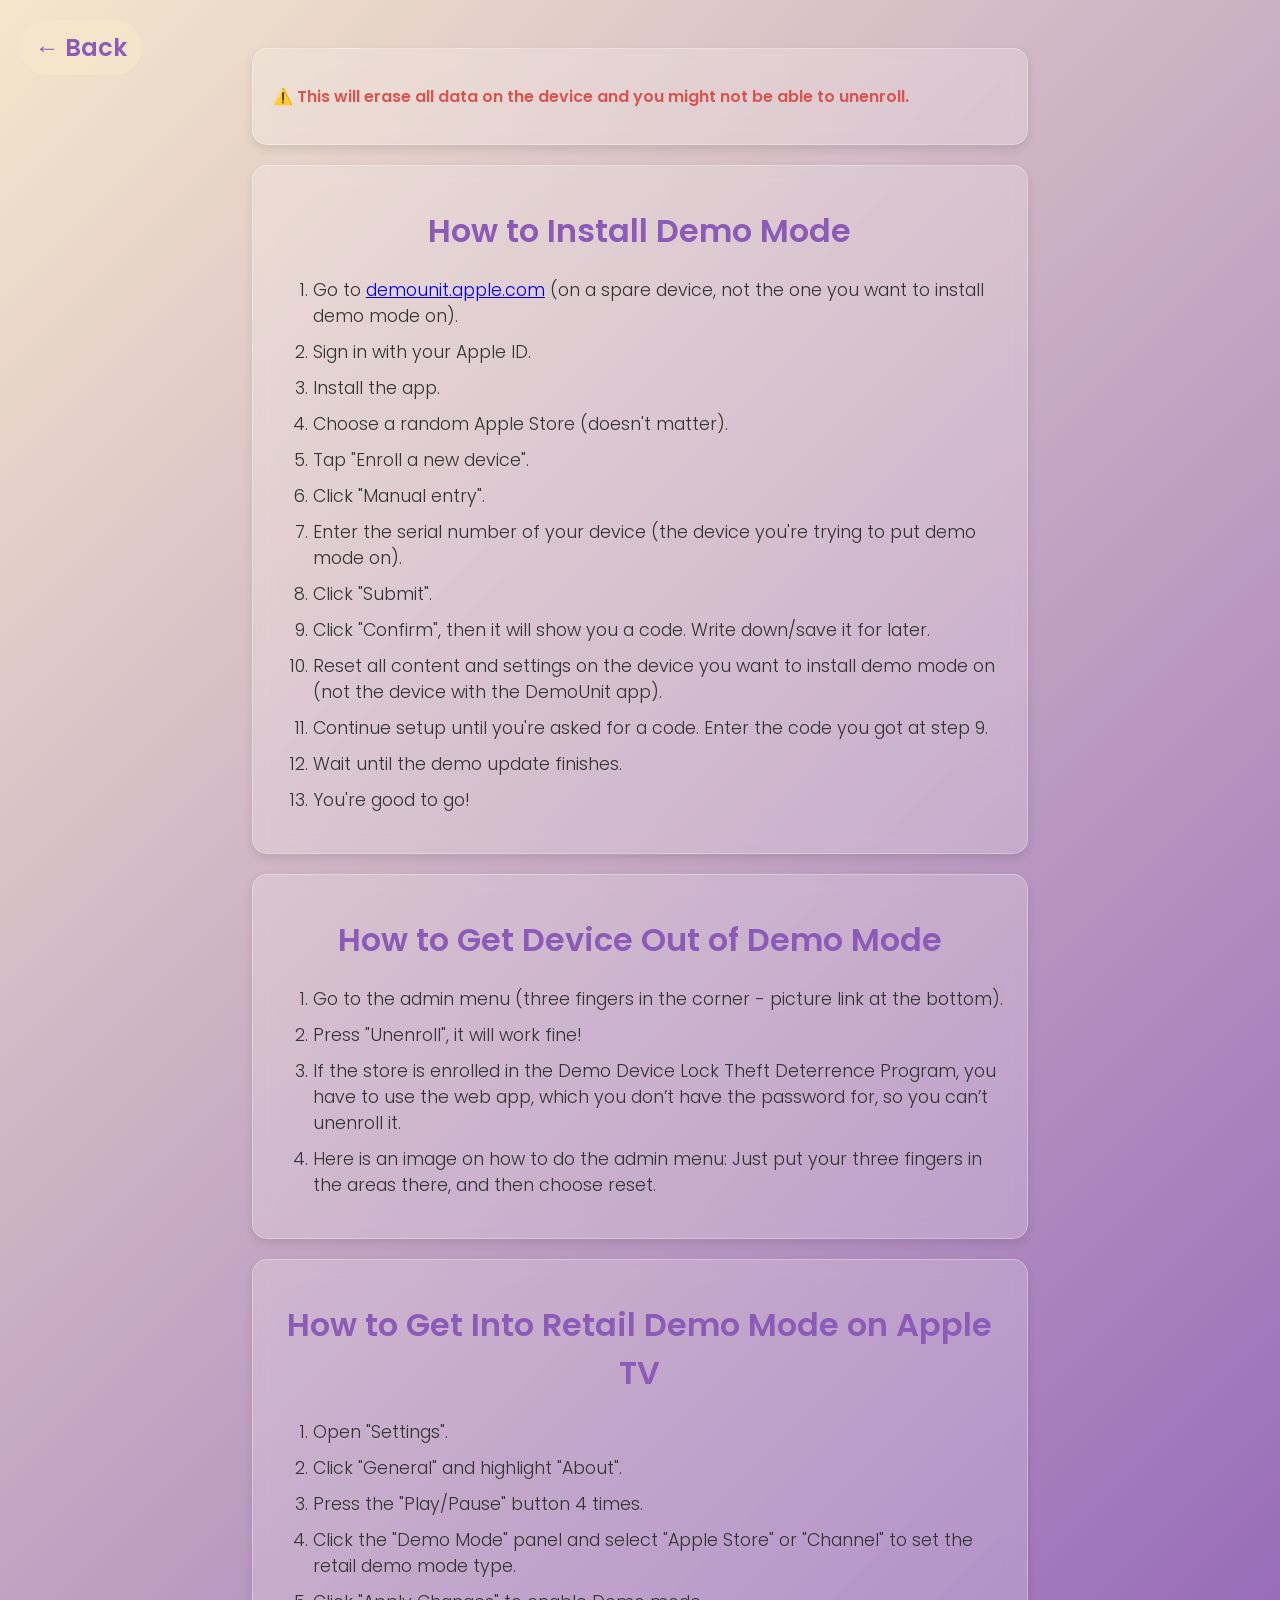
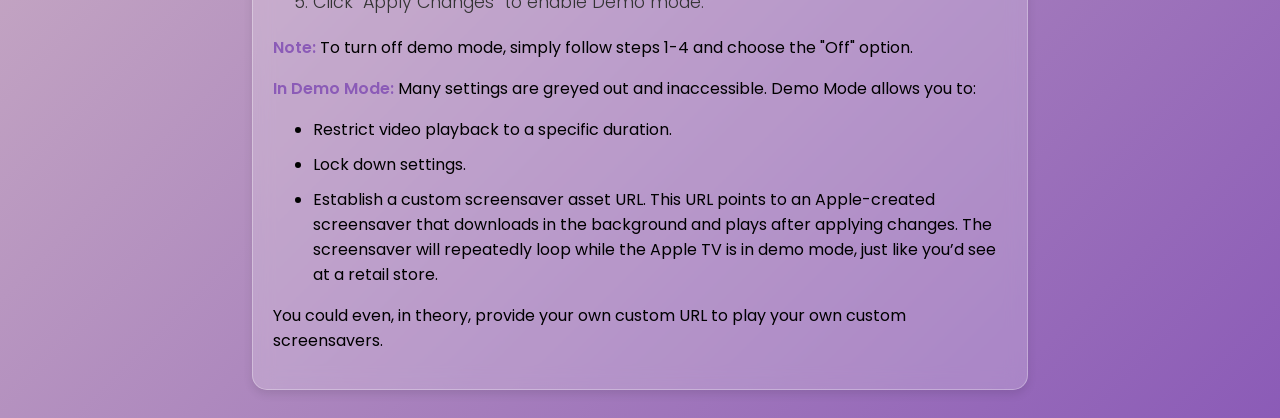
==== DemoLoopTut.html @ 956f05f5 "Add files via upload" ====
<!DOCTYPE html>
<html lang="en">
<head>
    <meta charset="UTF-8">
    <meta name="viewport" content="width=device-width, initial-scale=1.0">
    <title>Demo Loop Tutorial</title>
    <link href="https://fonts.googleapis.com/css2?family=Poppins:wght@300;400;600&display=swap" rel="stylesheet">
    <link rel="icon" href="apple_white.ico" type="image/x-icon">
    <style>
        body {
            font-family: 'Poppins', sans-serif;
            background: linear-gradient(135deg, #f5e6cc, #8b5bb7);
            min-height: 100vh;
            display: flex;
            justify-content: flex-start;
            align-items: center;
            flex-direction: column;
            padding: 20px;
            box-sizing: border-box;
            overflow-y: auto;
        }
        .content-box {
            background: rgba(255, 255, 255, 0.2);
            padding: 20px;
            border-radius: 15px;
            box-shadow: 0 4px 10px rgba(0, 0, 0, 0.1);
            margin-top: 20px;
            backdrop-filter: blur(10px);
            border: 1px solid rgba(255, 255, 255, 0.3);
            width: 60%;
            opacity: 0;
            transform: translateY(20px);
            animation: fadeInUp 1.5s ease forwards;
        }
        @keyframes fadeInUp {
            0% { opacity: 0; transform: translateY(20px); }
            100% { opacity: 1; transform: translateY(0); }
        }
        h1 {
            text-align: center;
            color: #8b5bb7;
            font-weight: 600;
        }
        ol {
            margin: 20px 0;
            color: #333;
            font-size: 1.1rem;
            font-weight: 300;
        }
        li {
            margin-bottom: 10px;
        }
        strong {
            font-weight: 600;
            color: #8b5bb7;
        }
        
        .warning {
            color: #d9534f;
            font-weight: 600;
            margin: 15px 0;
        }

        .back-arrow {
            position: absolute;
            top: 20px;
            left: 20px;
            font-size: 24px;
            color: #8b5bb7;
            text-decoration: none;
            font-weight: 600;
            background-color: rgba(245, 230, 204, 0.8);
            padding: 10px 15px;
            border-radius: 50px;
            transition: background-color 0.3s ease, color 0.3s ease;
        }
        .back-arrow:hover {
            background-color: #8b5bb7;
            color: #f5e6cc;
        }
@media screen and (max-width: 480px) {
    body {
        width: 100vw;
        overflow-x: hidden;
    }

    .body {
        padding: 10px;
    }

    .content-box {
        width: 90%;
        padding: 15px;
        margin-top: 10px;
    }

    .guide-list {
        font-size: 0.95rem;
    }

    .back-arrow {
        font-size: 18px;
        padding: 6px 10px;
        top: unset;
        left: unset;
        position: relative;
        margin-bottom: 10px;
    }

    .warning {
        margin-top: 0;
    }

    h1 {
        font-size: 1.3rem;
    }
}
    </style>
</head>
<body>
    <a href="index.html" class="back-arrow">&larr; Back</a>
    
    <div class="content-box">
        <p class="warning">⚠️ This will erase all data on the device and you might not be able to unenroll.</p>
    </div>
    
    <div class="content-box">
        <h1>How to Install Demo Mode</h1>
        <ol>
            <li>Go to <a href="https://demounit.apple.com" class="link" target="_blank">demounit.apple.com</a> (on a spare device, not the one you want to install demo mode on).</li>
            <li>Sign in with your Apple ID.</li>
            <li>Install the app.</li>
            <li>Choose a random Apple Store (doesn't matter).</li>
            <li>Tap "Enroll a new device".</li>
            <li>Click "Manual entry".</li>
            <li>Enter the serial number of your device (the device you're trying to put demo mode on).</li>
            <li>Click "Submit".</li>
            <li>Click "Confirm", then it will show you a code. Write down/save it for later.</li>
            <li>Reset all content and settings on the device you want to install demo mode on (not the device with the DemoUnit app).</li>
            <li>Continue setup until you're asked for a code. Enter the code you got at step 9.</li>
            <li>Wait until the demo update finishes.</li>
            <li>You're good to go!</li>
        </ol>
    </div>

    <div class="content-box">
        <h1>How to Get Device Out of Demo Mode</h1>
        <ol>
            <li>Go to the admin menu (three fingers in the corner - picture link at the bottom).</li>
            <li>Press "Unenroll", it will work fine!</li>
            <li>If the store is enrolled in the Demo Device Lock Theft Deterrence Program, you have to use the web app, which you don’t have the password for, so you can’t unenroll it.</li>
            <li>Here is an image on how to do the admin menu: Just put your three fingers in the areas there, and then choose reset.</li>
        </ol>
    </div>

    <div class="content-box">
        <h1>How to Get Into Retail Demo Mode on Apple TV</h1>
        <ol>
            <li>Open "Settings".</li>
            <li>Click "General" and highlight "About".</li>
            <li>Press the "Play/Pause" button 4 times.</li>
            <li>Click the "Demo Mode" panel and select "Apple Store" or "Channel" to set the retail demo mode type.</li>
            <li>Click "Apply Changes" to enable Demo mode.</li>
        </ol>
        <p><strong>Note:</strong> To turn off demo mode, simply follow steps 1-4 and choose the "Off" option.</p>
        <p><strong>In Demo Mode:</strong> Many settings are greyed out and inaccessible. Demo Mode allows you to:</p>
        <ul>
            <li>Restrict video playback to a specific duration.</li>
            <li>Lock down settings.</li>
            <li>Establish a custom screensaver asset URL. This URL points to an Apple-created screensaver that downloads in the background and plays after applying changes. The screensaver will repeatedly loop while the Apple TV is in demo mode, just like you’d see at a retail store.</li>
        </ul>
        <p>You could even, in theory, provide your own custom URL to play your own custom screensavers.</p>
    </div>
</body>
</html>
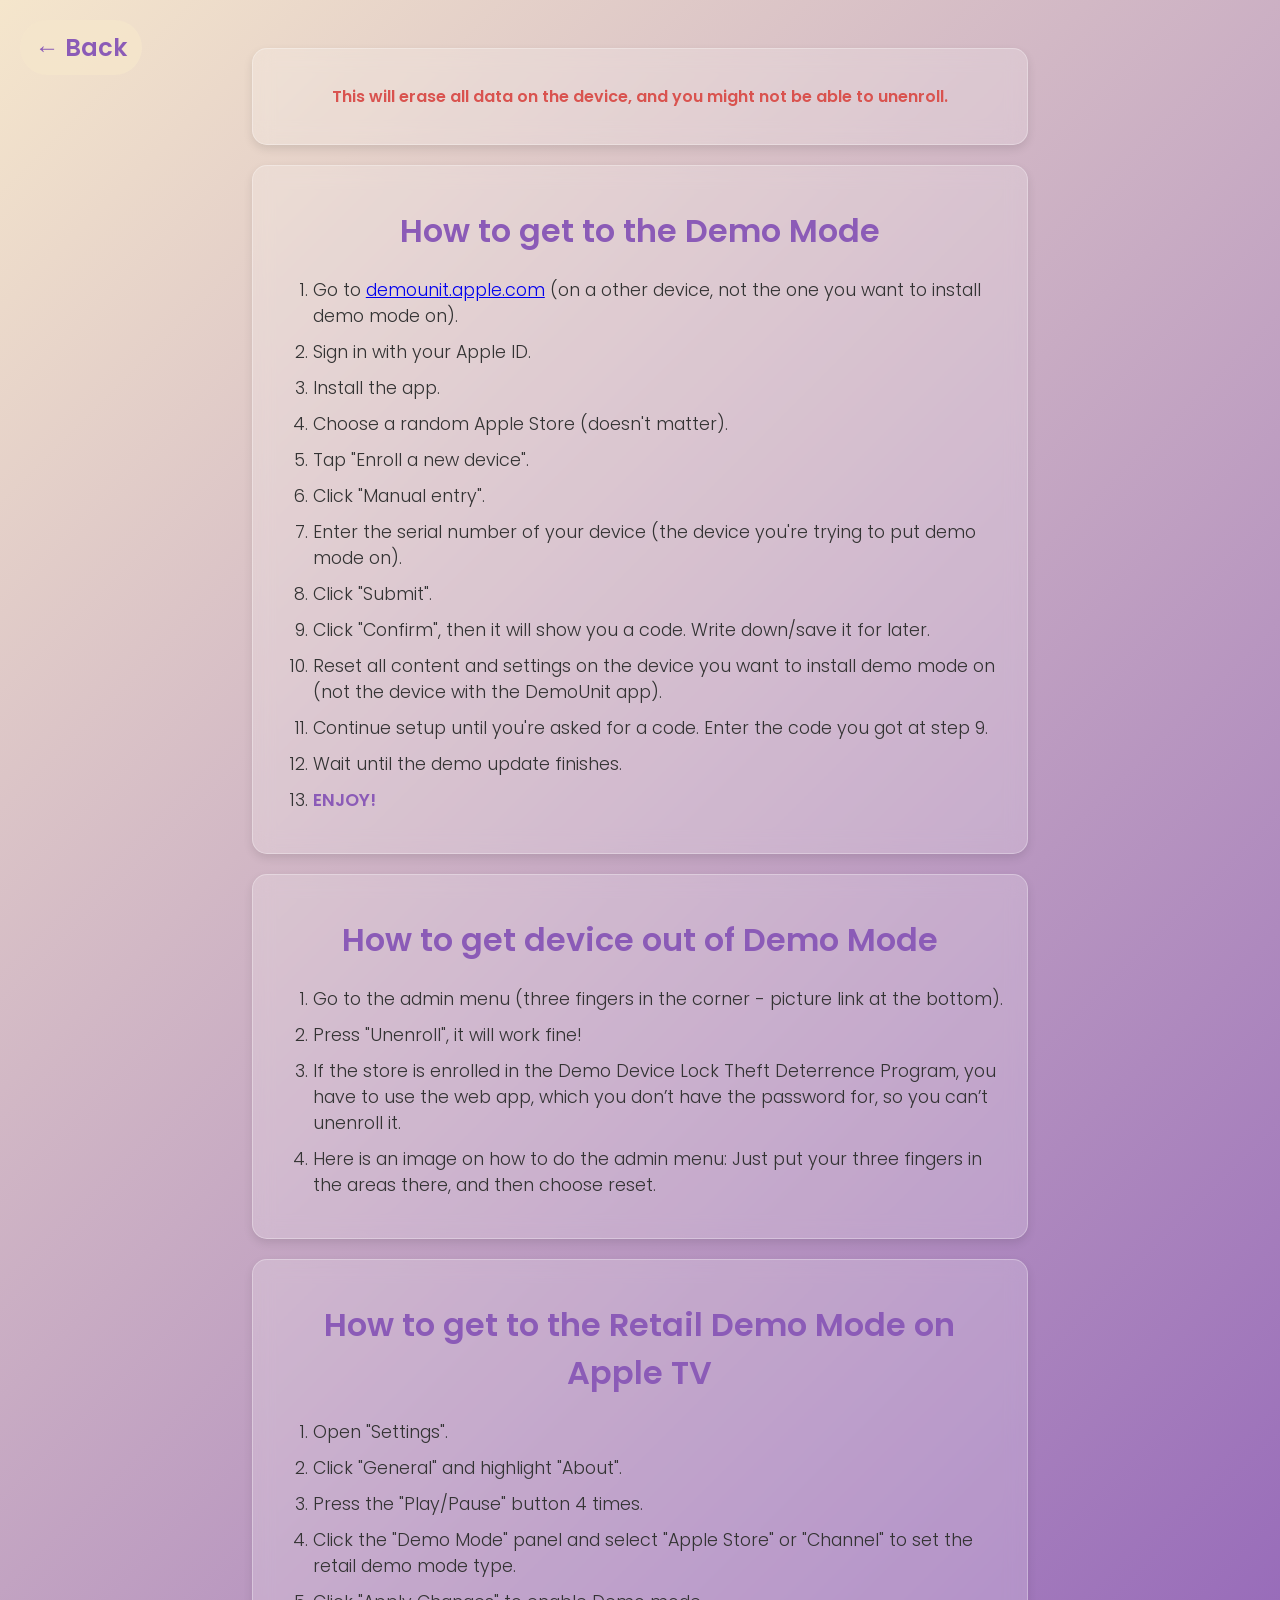
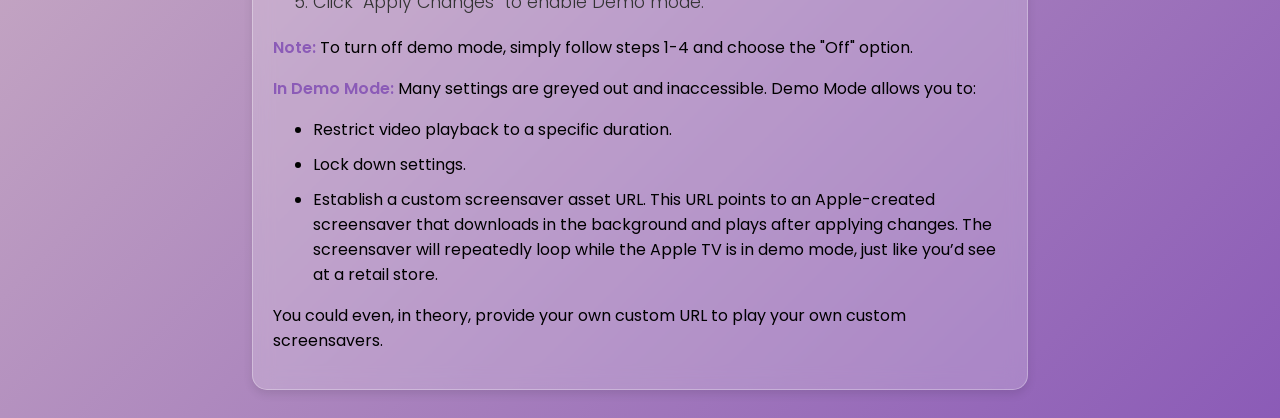
==== commit 1e1eeda2: "Add files via upload" ====
--- a/DemoLoopTut.html
+++ b/DemoLoopTut.html
@@ -3,9 +3,9 @@
 <head>
     <meta charset="UTF-8">
     <meta name="viewport" content="width=device-width, initial-scale=1.0">
-    <title>Demo Loop Tutorial</title>
+    <title>iArchive 2 | DemoLoop Tutorial</title>
     <link href="https://fonts.googleapis.com/css2?family=Poppins:wght@300;400;600&display=swap" rel="stylesheet">
-    <link rel="icon" href="apple_white.ico" type="image/x-icon">
+    <link rel="icon" href="favicon.ico" type="image/x-icon">
     <style>
         body {
             font-family: 'Poppins', sans-serif;
@@ -121,13 +121,15 @@
     <a href="index.html" class="back-arrow">&larr; Back</a>
     
     <div class="content-box">
-        <p class="warning">⚠️ This will erase all data on the device and you might not be able to unenroll.</p>
+	<center>
+        <p class="warning">This will erase all data on the device, and you might not be able to unenroll.</p>
+	</center>	
     </div>
     
     <div class="content-box">
-        <h1>How to Install Demo Mode</h1>
+        <h1>How to get to the Demo Mode</h1>
         <ol>
-            <li>Go to <a href="https://demounit.apple.com" class="link" target="_blank">demounit.apple.com</a> (on a spare device, not the one you want to install demo mode on).</li>
+            <li>Go to <a href="https://demounit.apple.com" class="link" target="_blank">demounit.apple.com</a> (on a other device, not the one you want to install demo mode on).</li>
             <li>Sign in with your Apple ID.</li>
             <li>Install the app.</li>
             <li>Choose a random Apple Store (doesn't matter).</li>
@@ -139,12 +141,12 @@
             <li>Reset all content and settings on the device you want to install demo mode on (not the device with the DemoUnit app).</li>
             <li>Continue setup until you're asked for a code. Enter the code you got at step 9.</li>
             <li>Wait until the demo update finishes.</li>
-            <li>You're good to go!</li>
+            <li><strong>ENJOY!</strong></li>
         </ol>
     </div>
 
     <div class="content-box">
-        <h1>How to Get Device Out of Demo Mode</h1>
+        <h1>How to get device out of Demo Mode</h1>
         <ol>
             <li>Go to the admin menu (three fingers in the corner - picture link at the bottom).</li>
             <li>Press "Unenroll", it will work fine!</li>
@@ -154,7 +156,7 @@
     </div>
 
     <div class="content-box">
-        <h1>How to Get Into Retail Demo Mode on Apple TV</h1>
+        <h1>How to get to the Retail Demo Mode on Apple TV</h1>
         <ol>
             <li>Open "Settings".</li>
             <li>Click "General" and highlight "About".</li>
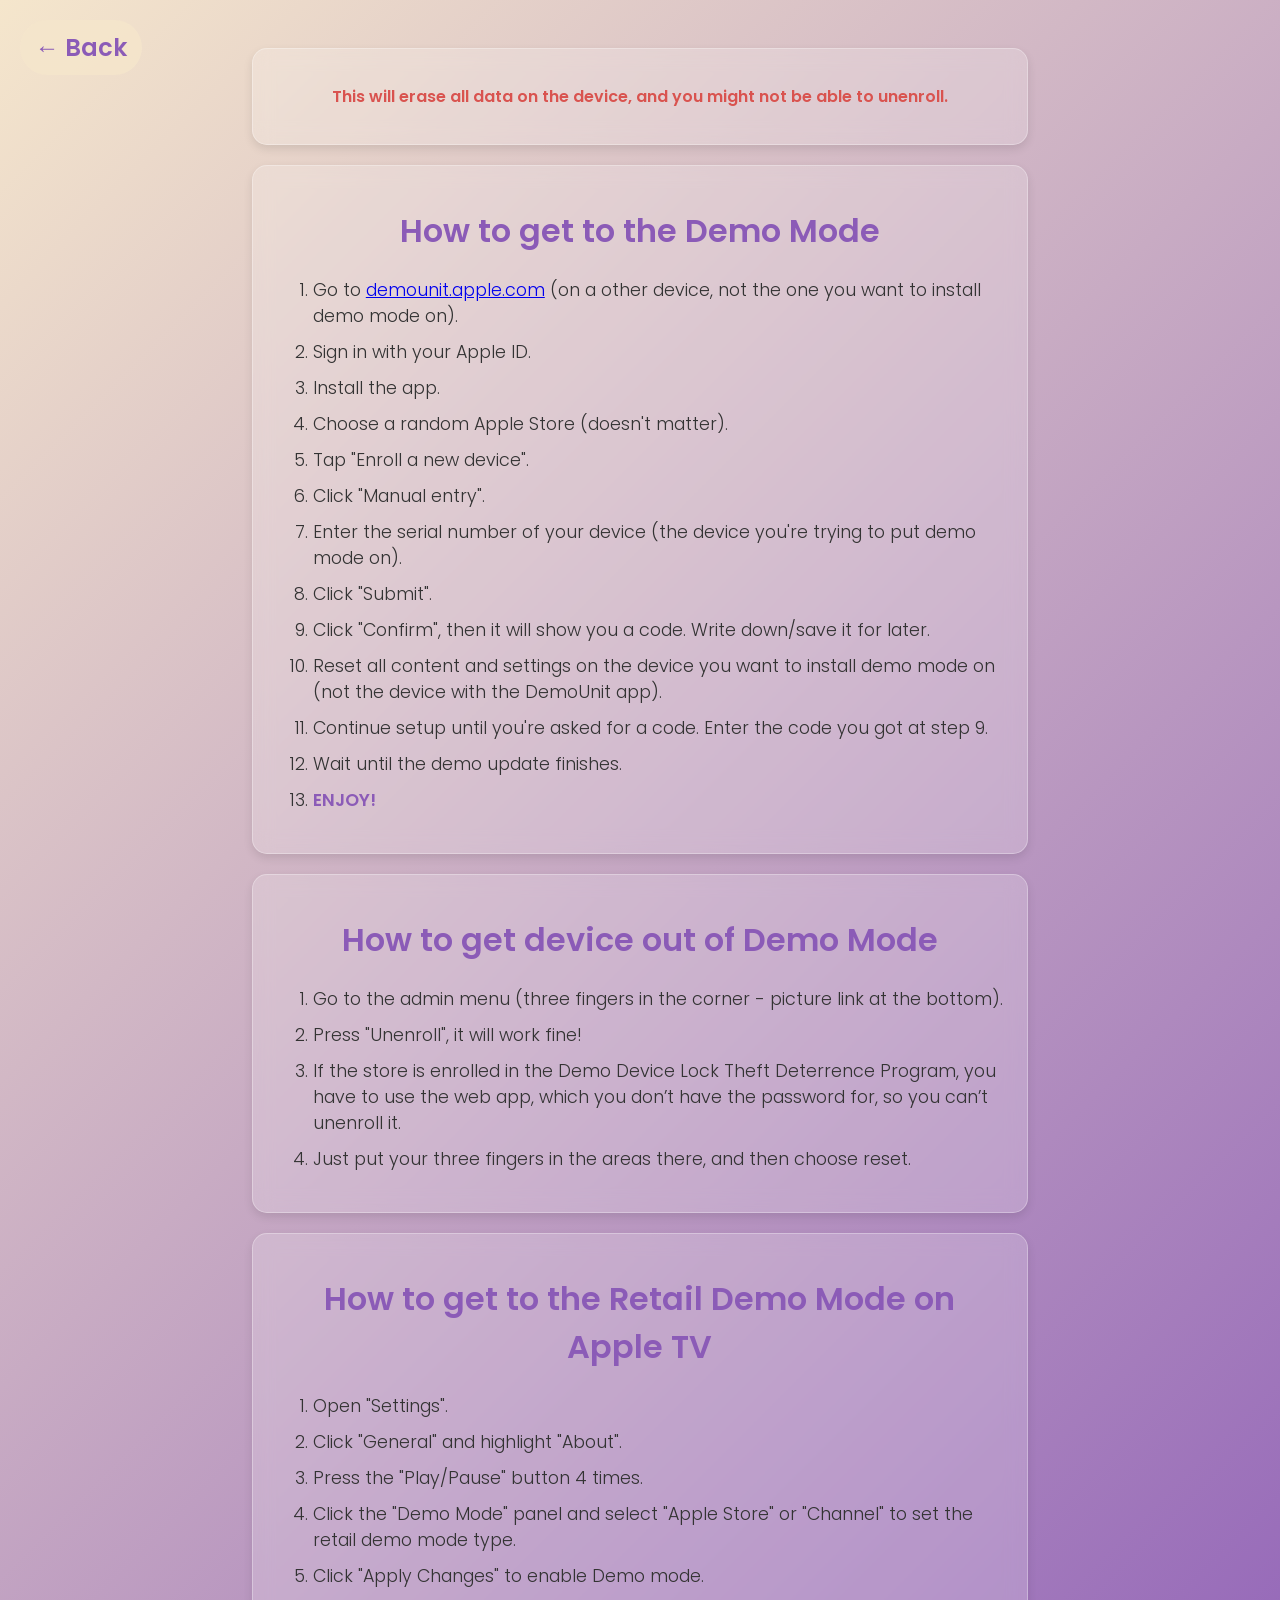
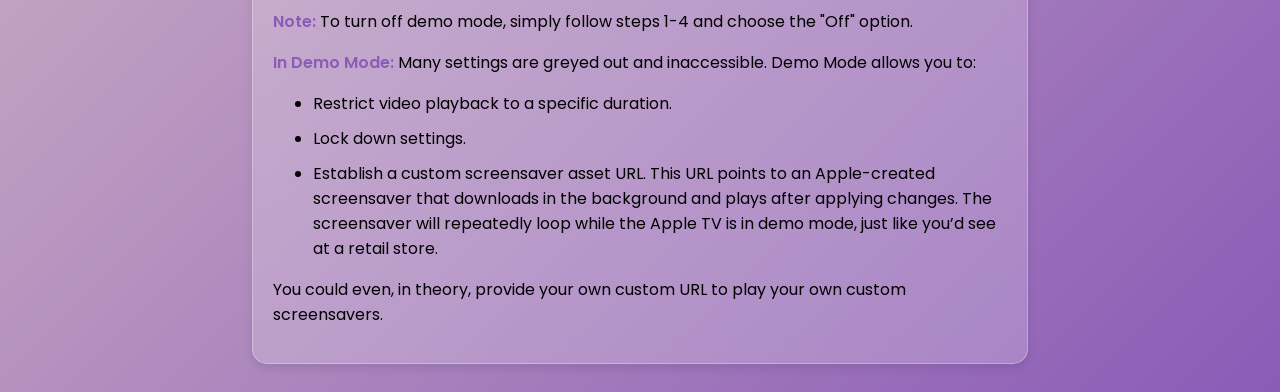
==== commit f7f99d58: "Update DemoLoopTut.html" ====
--- a/DemoLoopTut.html
+++ b/DemoLoopTut.html
@@ -151,7 +151,7 @@
             <li>Go to the admin menu (three fingers in the corner - picture link at the bottom).</li>
             <li>Press "Unenroll", it will work fine!</li>
             <li>If the store is enrolled in the Demo Device Lock Theft Deterrence Program, you have to use the web app, which you don’t have the password for, so you can’t unenroll it.</li>
-            <li>Here is an image on how to do the admin menu: Just put your three fingers in the areas there, and then choose reset.</li>
+            <li>Just put your three fingers in the areas there, and then choose reset.</li>
         </ol>
     </div>
 
